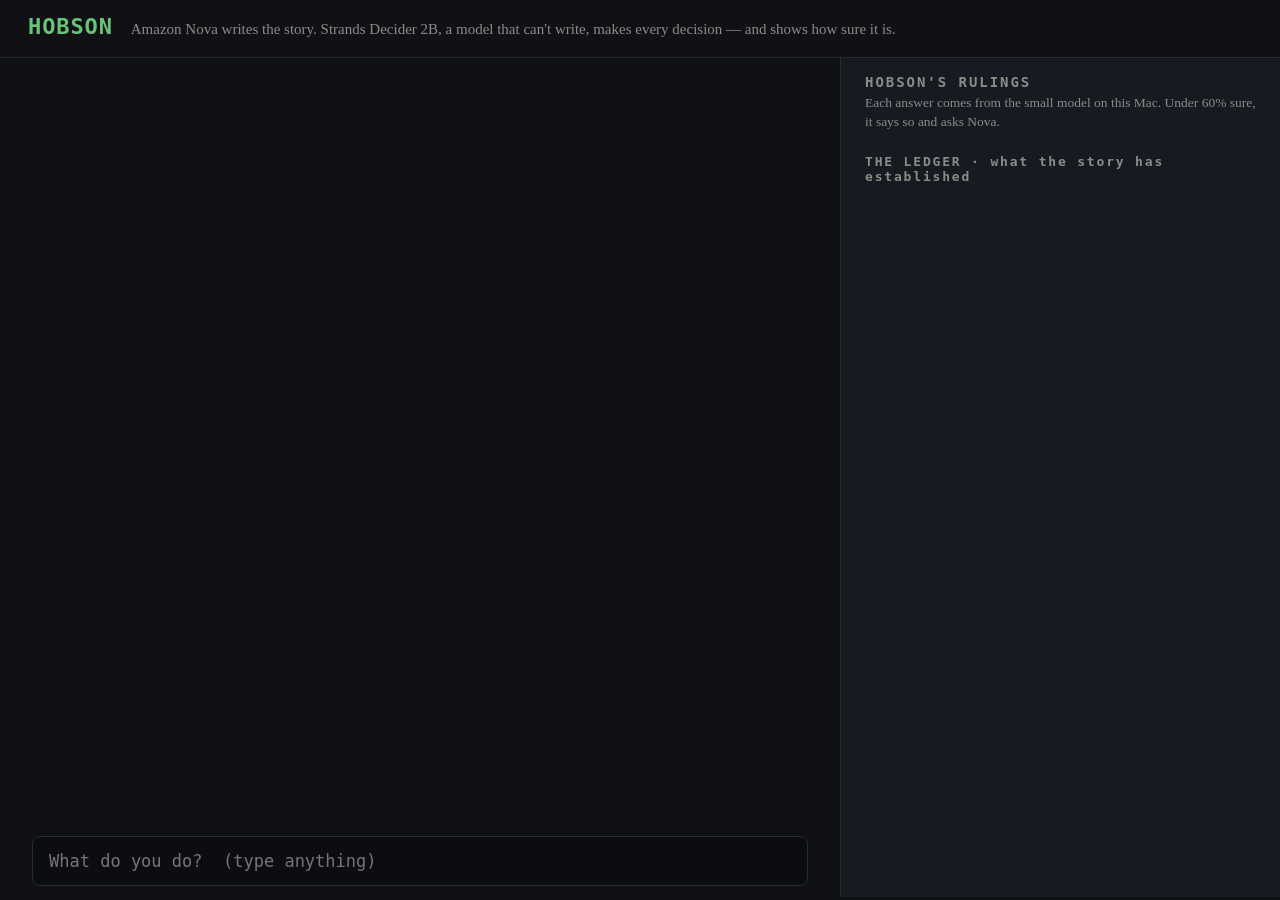
==== hobson/static/index.html @ ec95c7b9 "Web view: story left, Hobson's rulings right, same Game loop as the CLI Web games write rows under h" ====
<!doctype html>
<html lang="en">
<head>
<meta charset="utf-8">
<title>Hobson</title>
<meta name="viewport" content="width=device-width, initial-scale=1">
<link rel="icon" href="data:,">
<style>
  :root{--bg:#101114;--panel:#171a20;--ink:#e8e6df;--dim:#8a8c88;--line:#262a33;--ok:#68c478;--warn:#ecab46;--bad:#ec6e6e;--blue:#6eaaf0}
  *{box-sizing:border-box}
  body{margin:0;background:var(--bg);color:var(--ink);font-family:Georgia,"Iowan Old Style",serif;font-size:18px;line-height:1.55}
  header{display:flex;align-items:baseline;gap:18px;padding:16px 28px;border-bottom:1px solid var(--line)}
  header h1{margin:0;font:700 22px/1 ui-monospace,Menlo,monospace;color:var(--ok);letter-spacing:.04em}
  header p{margin:0;color:var(--dim);font-size:15px}
  main{display:grid;grid-template-columns:1fr 440px;gap:0;height:calc(100vh - 61px)}
  #story{overflow-y:auto;padding:24px 32px 120px}
  #story .scene{font:600 13px ui-monospace,Menlo,monospace;letter-spacing:.14em;color:var(--dim);margin:26px 0 10px}
  #story img.scene-img{width:100%;max-height:220px;object-fit:cover;border-radius:8px;margin:0 0 14px;opacity:.9}
  #story p{margin:0 0 14px}
  #story .you{color:var(--ok);font:600 17px ui-monospace,Menlo,monospace;margin:22px 0 10px}
  #story .you::before{content:"> "}
  form{position:fixed;left:0;bottom:0;width:calc(100% - 440px);padding:14px 32px;background:linear-gradient(transparent,var(--bg) 30%)}
  input{width:100%;font:17px ui-monospace,Menlo,monospace;padding:14px 16px;border-radius:8px;border:1px solid var(--line);background:#0c0d10;color:var(--ink)}
  input:focus{outline:1px solid var(--ok)}
  aside{background:var(--panel);border-left:1px solid var(--line);padding:16px 24px;overflow-y:auto}
  aside h2{margin:0 0 4px;font:700 14px ui-monospace,Menlo,monospace;letter-spacing:.14em;color:var(--dim)}
  aside .sub{color:var(--dim);font-size:13.5px;margin:0 0 10px;line-height:1.4}
  .row{border-top:1px solid var(--line);padding:7px 0;opacity:0;transform:translateY(6px);transition:opacity .35s,transform .35s}
  .row.in{opacity:1;transform:none}
  .row .q{font-size:13.5px;color:var(--dim);font-family:ui-monospace,Menlo,monospace;letter-spacing:.04em}
  .row .a{font-size:16.5px;margin:1px 0 0;line-height:1.35}
  .row .a.bad{color:var(--bad)}
  .row .note{font-size:13px;color:var(--dim);line-height:1.35}
  .bar{height:5px;background:#0c0d10;border-radius:3px;margin-top:5px;overflow:hidden}
  .bar i{display:block;height:100%;width:0;background:var(--ok);transition:width .6s ease}
  .row.unsure .bar i{background:var(--warn)}
  .row.unsure .a{color:var(--warn)}
  .row .conf{float:right;font:600 15px ui-monospace,Menlo,monospace;color:var(--ok)}
  .row.unsure .conf{color:var(--warn)}
  .row.world .conf{color:var(--blue)}
  #timing{margin-top:8px;font:14px ui-monospace,Menlo,monospace;color:var(--dim)}
  #timing b{color:var(--ink);font-weight:600}
  #ledger{margin-top:22px}
  #ledger h3{font:700 13px ui-monospace,Menlo,monospace;letter-spacing:.14em;color:var(--dim);margin:0 0 8px}
  #ledger li{font-size:14px;color:var(--dim);margin:0 0 4px}
  #ledger li.new{color:var(--ink)}
  .thinking{color:var(--dim);font-style:italic}
  details{margin-top:14px;font-size:14px;color:var(--dim)}
  details p{margin:8px 0;padding:8px;border-left:2px solid var(--line)}
  details p.picked{border-color:var(--ok);color:var(--ink)}
</style>
</head>
<body>
<header>
  <h1>HOBSON</h1>
  <p>Amazon Nova writes the story. Strands Decider 2B, a model that can't write, makes every decision — and shows how sure it is.</p>
</header>
<main>
  <section id="story"></section>
  <aside>
    <h2>HOBSON'S RULINGS</h2>
    <p class="sub">Each answer comes from the small model on this Mac. Under 60% sure, it says so and asks Nova.</p>
    <div id="rows"></div>
    <div id="timing"></div>
    <details id="drafts" hidden><summary>The two drafts Nova wrote</summary><div id="draftbox"></div></details>
    <div id="ledger"><h3>THE LEDGER · what the story has established</h3><ul id="facts"></ul></div>
  </aside>
</main>
<form id="f"><input id="action" autocomplete="off" placeholder="What do you do?  (type anything)" disabled></form>
<script>
const story=document.getElementById('story'), rows=document.getElementById('rows'), facts=document.getElementById('facts'),
      timing=document.getElementById('timing'), input=document.getElementById('action'), f=document.getElementById('f'),
      draftsEl=document.getElementById('drafts'), draftbox=document.getElementById('draftbox');
let busy=false, known=new Set();

function el(tag, cls, text){const e=document.createElement(tag); if(cls) e.className=cls; if(text!=null) e.textContent=text; return e;}
function scene(name, image){
  story.appendChild(el('div','scene',name.toUpperCase()));
  if(image){const im=el('img','scene-img'); im.src=image; story.appendChild(im);}
}
function para(t, cls){story.appendChild(el('p',cls||'',t)); story.scrollTop=story.scrollHeight;}
function ledger(list){
  facts.innerHTML=''; list.forEach(x=>{const li=el('li', known.has(x)?'':'new', x); facts.appendChild(li);});
  list.forEach(x=>known.add(x));
}
function pct(c){return c==null?'':Math.round(c*100)+'%';}
async function renderRows(list){
  rows.innerHTML='';
  for(const r of list){
    const d=el('div','row'+(r.unsure?' unsure':'')+(r.via==='world'?' world':''));
    const nova=r.via==='nova';   // Decider was unsure and Nova Lite re-made this one
    const conf=el('span','conf', r.unsure?`not sure · ${pct(r.confidence)}`:pct(r.confidence));
    d.appendChild(conf);
    d.appendChild(el('div','q',r.label));
    const a=el('div','a'+(/^No\b/.test(r.answer)?' bad':''), nova?`${r.answer} (Nova answered)`:r.answer);
    d.appendChild(a);
    if(r.note) d.appendChild(el('div','note',r.note));
    if(r.confidence!=null){const b=el('div','bar'); const i=el('i'); b.appendChild(i); d.appendChild(b);
      requestAnimationFrame(()=>setTimeout(()=>{i.style.width=Math.round(r.confidence*100)+'%';},60));}
    rows.appendChild(d);
    await new Promise(res=>setTimeout(res,30)); d.classList.add('in');
    await new Promise(res=>setTimeout(res,380));
  }
}
async function post(url, body){const r=await fetch(url,{method:'POST',headers:{'Content-Type':'application/json'},body:JSON.stringify(body)}); return r.json();}

async function start(){
  const q=new URLSearchParams(location.search);
  const s=await post('/start',{seed:+(q.get('seed')||7), referee:q.get('referee')||'decider'});
  scene(s.scene, s.image); para(s.opening); ledger(s.ledger); input.disabled=false; input.focus();
}
f.addEventListener('submit', async e=>{
  e.preventDefault(); if(busy) return; const action=input.value.trim(); if(!action) return;
  busy=true; input.value=''; input.disabled=true;
  para(action,'you'); const th=el('p','thinking','Hobson is deciding…'); story.appendChild(th); story.scrollTop=story.scrollHeight;
  rows.innerHTML=''; timing.textContent=''; draftsEl.hidden=true;
  try{
    const t=await post('/turn',{action});
    th.remove();
    await renderRows(t.rows);
    timing.innerHTML=`Decider <b>${(t.timing.decider_ms/1000).toFixed(1)} s</b> on this Mac &nbsp;·&nbsp; Nova <b>${(t.timing.nova_ms/1000).toFixed(1)} s</b> on Bedrock`;
    para(t.paragraph);
    if(t.drafts && t.drafts.A){ draftbox.innerHTML=''; for(const k of ['A','B']){const p=el('p',k===t.picked?'picked':'',`Draft ${k}: ${t.drafts[k]}`); draftbox.appendChild(p);} draftsEl.hidden=false; }
    if(t.opening){ scene(t.scene, t.image); para(t.opening); }
    ledger(t.ledger);
    if(t.ends){ para('THE END','scene'); return; }
  }catch(err){ th.textContent='Something went wrong: '+err; }
  busy=false; input.disabled=false; input.focus();
});
start();
</script>
</body>
</html>
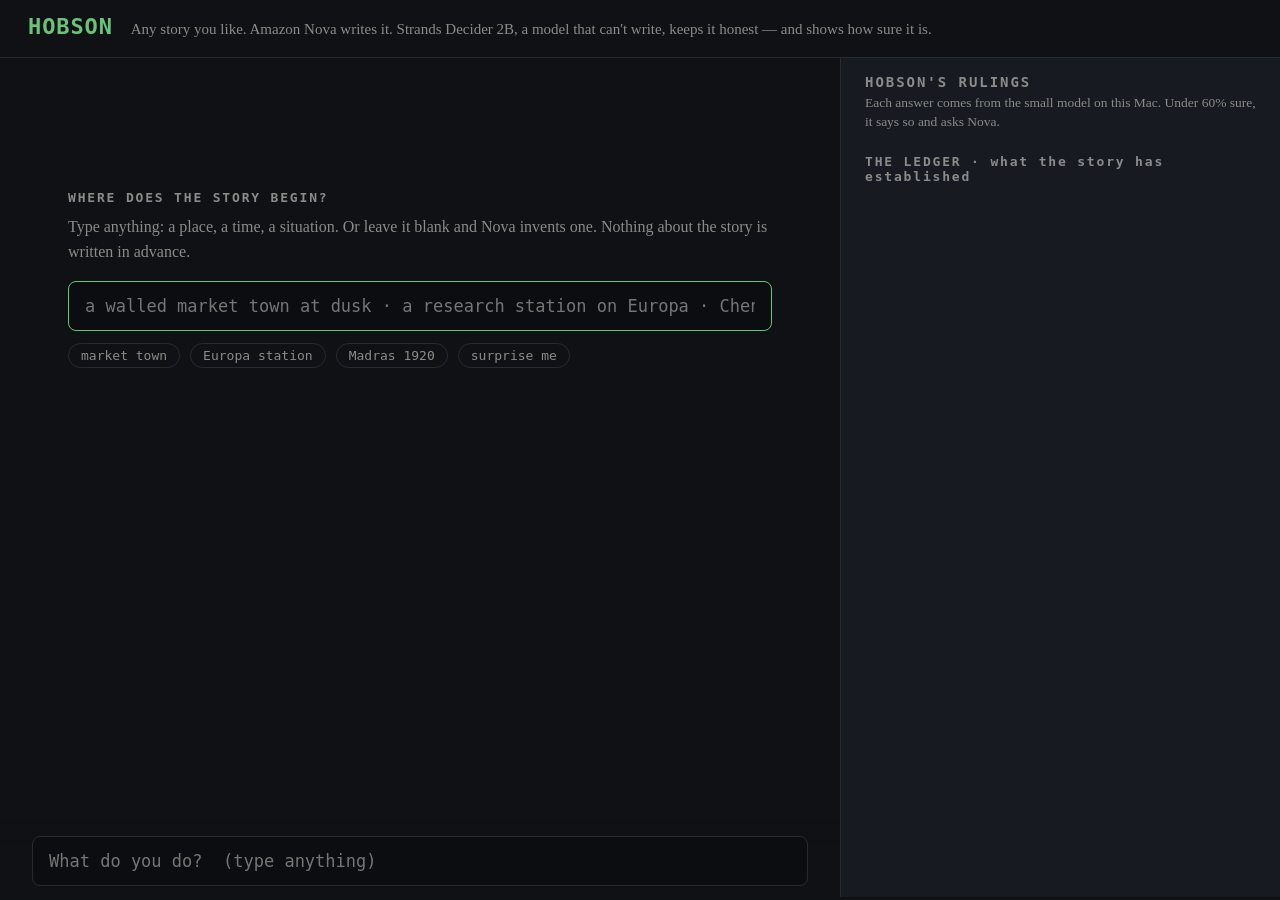
==== commit b17a601c: "Generated worlds: Nova invents the setting, Decider guards the ledger The world, scenes and candidat" ====
--- a/hobson/static/index.html
+++ b/hobson/static/index.html
@@ -17,9 +17,17 @@
   #story .scene{font:600 13px ui-monospace,Menlo,monospace;letter-spacing:.14em;color:var(--dim);margin:26px 0 10px}
   #story img.scene-img{width:100%;max-height:220px;object-fit:cover;border-radius:8px;margin:0 0 14px;opacity:.9}
   #story p{margin:0 0 14px}
+  #premise{max-width:720px;margin:12vh auto 0;padding:0 8px}
+  #premise h2{font:600 13px ui-monospace,Menlo,monospace;letter-spacing:.14em;color:var(--dim);margin:0 0 10px}
+  #premise p{color:var(--dim);font-size:16px;margin:0 0 16px}
+  #premise input{width:100%;background:#0c0d10;color:var(--ink);border:1px solid var(--ok);border-radius:8px;padding:14px 16px;font:17px ui-monospace,Menlo,monospace;outline:none}
+  #premise .hint{display:flex;gap:10px;flex-wrap:wrap;margin-top:12px}
+  #premise .hint button{background:transparent;border:1px solid var(--line);color:var(--dim);border-radius:14px;padding:4px 12px;font:13px ui-monospace,Menlo,monospace;cursor:pointer}
+  #premise .hint button:hover{border-color:var(--ok);color:var(--ink)}
+  #story .title{color:var(--dim);font-size:15px;margin:0 0 4px}
   #story .you{color:var(--ok);font:600 17px ui-monospace,Menlo,monospace;margin:22px 0 10px}
   #story .you::before{content:"> "}
-  form{position:fixed;left:0;bottom:0;width:calc(100% - 440px);padding:14px 32px;background:linear-gradient(transparent,var(--bg) 30%)}
+  form#f{position:fixed;left:0;bottom:0;width:calc(100% - 440px);padding:14px 32px;background:linear-gradient(transparent,var(--bg) 30%)}
   input{width:100%;font:17px ui-monospace,Menlo,monospace;padding:14px 16px;border-radius:8px;border:1px solid var(--line);background:#0c0d10;color:var(--ink)}
   input:focus{outline:1px solid var(--ok)}
   aside{background:var(--panel);border-left:1px solid var(--line);padding:16px 24px;overflow-y:auto}
@@ -49,14 +57,27 @@
   details p{margin:8px 0;padding:8px;border-left:2px solid var(--line)}
   details p.picked{border-color:var(--ok);color:var(--ink)}
 </style>
+<link rel="stylesheet" href="/static/visuals.css">
 </head>
 <body>
 <header>
   <h1>HOBSON</h1>
-  <p>Amazon Nova writes the story. Strands Decider 2B, a model that can't write, makes every decision — and shows how sure it is.</p>
+  <p>Any story you like. Amazon Nova writes it. Strands Decider 2B, a model that can't write, keeps it honest — and shows how sure it is.</p>
 </header>
 <main>
-  <section id="story"></section>
+  <section id="story">
+    <div id="premise">
+      <h2>WHERE DOES THE STORY BEGIN?</h2>
+      <p>Type anything: a place, a time, a situation. Or leave it blank and Nova invents one. Nothing about the story is written in advance.</p>
+      <form id="pf"><input id="premise-input" autocomplete="off" placeholder="a walled market town at dusk · a research station on Europa · Chennai, 1920 · press Enter"></form>
+      <div class="hint">
+        <button type="button" data-p="a walled market town at dusk; I arrive on foot with a cloak and three copper coins">market town</button>
+        <button type="button" data-p="a research station on Europa, two days after the supply ship failed to arrive">Europa station</button>
+        <button type="button" data-p="Madras, 1920, the docks at night; I am a clerk carrying a sealed letter">Madras 1920</button>
+        <button type="button" data-p="">surprise me</button>
+      </div>
+    </div>
+  </section>
   <aside>
     <h2>HOBSON'S RULINGS</h2>
     <p class="sub">Each answer comes from the small model on this Mac. Under 60% sure, it says so and asks Nova.</p>
@@ -104,11 +125,19 @@
 }
 async function post(url, body){const r=await fetch(url,{method:'POST',headers:{'Content-Type':'application/json'},body:JSON.stringify(body)}); return r.json();}
 
-async function start(){
+async function start(premise){
   const q=new URLSearchParams(location.search);
-  const s=await post('/start',{seed:+(q.get('seed')||7), referee:q.get('referee')||'decider'});
+  const box=document.getElementById('premise'); if(box) box.remove();
+  const th=el('p','thinking', premise ? 'Nova is building the world…' : 'Nova is inventing a world…'); story.appendChild(th);
+  const s=await post('/start',{seed:+(q.get('seed')||7), referee:q.get('referee')||'decider', premise: premise||''});
+  th.remove();
+  story.appendChild(el('p','title', `${s.title} — ${s.premise}`));
   scene(s.scene, s.image); para(s.opening); ledger(s.ledger); input.disabled=false; input.focus();
 }
+const pf=document.getElementById('pf'), pin=document.getElementById('premise-input');
+pf.addEventListener('submit', e=>{e.preventDefault(); start(pin.value.trim());});
+document.querySelectorAll('#premise .hint button').forEach(b=>b.addEventListener('click', ()=>start(b.dataset.p)));
+pin.focus();
 f.addEventListener('submit', async e=>{
   e.preventDefault(); if(busy) return; const action=input.value.trim(); if(!action) return;
   busy=true; input.value=''; input.disabled=true;
@@ -124,10 +153,11 @@
     if(t.opening){ scene(t.scene, t.image); para(t.opening); }
     ledger(t.ledger);
     if(t.ends){ para('THE END','scene'); return; }
-  }catch(err){ th.textContent='Something went wrong: '+err; }
+  }catch(err){ th.textContent='Something went wrong: '+(err&&err.message||err); if(!th.isConnected) story.appendChild(th); }
   busy=false; input.disabled=false; input.focus();
 });
-start();
+{const q=new URLSearchParams(location.search); if(q.has('premise')) start(q.get('premise'));}
 </script>
+<script src="/static/visuals.js"></script>
 </body>
 </html>
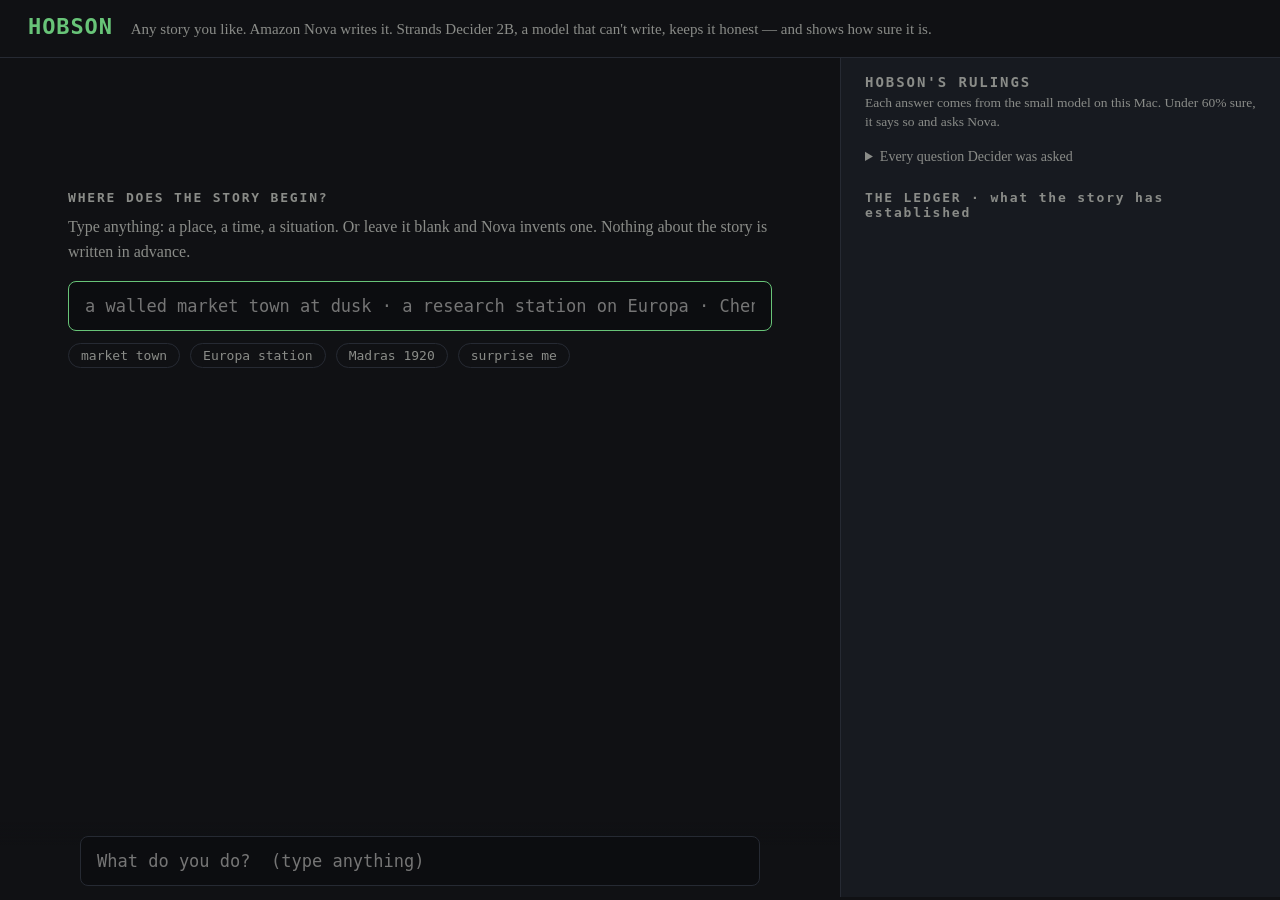
==== commit 3f8abb95: "Every story draws its own scenes, and the panel shows the verdict first Three changes.  Visuals: sev" ====
--- a/hobson/static/index.html
+++ b/hobson/static/index.html
@@ -13,9 +13,21 @@
   header h1{margin:0;font:700 22px/1 ui-monospace,Menlo,monospace;color:var(--ok);letter-spacing:.04em}
   header p{margin:0;color:var(--dim);font-size:15px}
   main{display:grid;grid-template-columns:1fr 440px;gap:0;height:calc(100vh - 61px)}
-  #story{overflow-y:auto;padding:24px 32px 120px}
+  #story{overflow-y:auto;padding:24px 32px 130px}
+  #story>*{max-width:680px;margin-left:auto;margin-right:auto}
+  #story .turn{max-width:680px;margin:0 auto;border-top:1px solid var(--line);padding-top:18px;margin-top:22px}
   #story .scene{font:600 13px ui-monospace,Menlo,monospace;letter-spacing:.14em;color:var(--dim);margin:26px 0 10px}
-  #story img.scene-img{width:100%;max-height:220px;object-fit:cover;border-radius:8px;margin:0 0 14px;opacity:.9}
+  #story img.scene-img{display:block;width:100%;border-radius:10px;opacity:0;animation:fade-in .7s ease forwards}
+  #story .scene-slot{position:relative;width:100%;aspect-ratio:16/9;max-height:250px;overflow:hidden;border-radius:10px;
+    margin:0 0 16px;background:#0c0d10;border:1px solid var(--line)}
+  #story .scene-slot.ready{border-color:transparent;background:none;height:auto;max-height:250px}
+  #story .scene-slot.ready img{max-height:250px;object-fit:cover}
+  #story .scene-wait{position:absolute;inset:0;display:grid;place-items:center;color:var(--dim);
+    font:12px ui-monospace,Menlo,monospace;letter-spacing:.06em}
+  #story .scene-wait::after{content:'';position:absolute;inset:0;
+    background:linear-gradient(90deg,transparent,rgba(255,255,255,.035),transparent);animation:sweep 1.5s linear infinite}
+  @keyframes sweep{from{transform:translateX(-100%)}to{transform:translateX(100%)}}
+  @keyframes fade-in{to{opacity:1}}
   #story p{margin:0 0 14px}
   #premise{max-width:720px;margin:12vh auto 0;padding:0 8px}
   #premise h2{font:600 13px ui-monospace,Menlo,monospace;letter-spacing:.14em;color:var(--dim);margin:0 0 10px}
@@ -28,9 +40,11 @@
   #story .you{color:var(--ok);font:600 17px ui-monospace,Menlo,monospace;margin:22px 0 10px}
   #story .you::before{content:"> "}
   form#f{position:fixed;left:0;bottom:0;width:calc(100% - 440px);padding:14px 32px;background:linear-gradient(transparent,var(--bg) 30%)}
+  form#f input{max-width:680px;margin:0 auto;display:block}
   input{width:100%;font:17px ui-monospace,Menlo,monospace;padding:14px 16px;border-radius:8px;border:1px solid var(--line);background:#0c0d10;color:var(--ink)}
   input:focus{outline:1px solid var(--ok)}
   aside{background:var(--panel);border-left:1px solid var(--line);padding:16px 24px;overflow-y:auto}
+  aside h2,aside .sub{max-width:none}
   aside h2{margin:0 0 4px;font:700 14px ui-monospace,Menlo,monospace;letter-spacing:.14em;color:var(--dim)}
   aside .sub{color:var(--dim);font-size:13.5px;margin:0 0 10px;line-height:1.4}
   .row{border-top:1px solid var(--line);padding:7px 0;opacity:0;transform:translateY(6px);transition:opacity .35s,transform .35s}
@@ -81,10 +95,13 @@
   <aside>
     <h2>HOBSON'S RULINGS</h2>
     <p class="sub">Each answer comes from the small model on this Mac. Under 60% sure, it says so and asks Nova.</p>
-    <div id="rows"></div>
+    <div id="hv-verdict"></div>
+    <div id="hv-claims"></div>
+    <details id="log"><summary>Every question Decider was asked</summary><div id="rows"></div></details>
     <div id="timing"></div>
     <details id="drafts" hidden><summary>The two drafts Nova wrote</summary><div id="draftbox"></div></details>
     <div id="ledger"><h3>THE LEDGER · what the story has established</h3><ul id="facts"></ul></div>
+    <div id="hv-timeline"></div>
   </aside>
 </main>
 <form id="f"><input id="action" autocomplete="off" placeholder="What do you do?  (type anything)" disabled></form>
@@ -97,7 +114,15 @@
 function el(tag, cls, text){const e=document.createElement(tag); if(cls) e.className=cls; if(text!=null) e.textContent=text; return e;}
 function scene(name, image){
   story.appendChild(el('div','scene',name.toUpperCase()));
-  if(image){const im=el('img','scene-img'); im.src=image; story.appendChild(im);}
+  if(!image) return;
+  // Nova Canvas draws the scene on first request, so hold the space and fade it in.
+  const slot=el('div','scene-slot');
+  slot.appendChild(el('div','scene-wait','Nova Canvas is drawing this place…'));
+  story.appendChild(slot);
+  const im=el('img','scene-img');
+  im.onload=()=>{slot.innerHTML=''; slot.appendChild(im); slot.classList.add('ready'); story.scrollTop=story.scrollHeight;};
+  im.onerror=()=>slot.remove();
+  im.src=image;
 }
 function para(t, cls){story.appendChild(el('p',cls||'',t)); story.scrollTop=story.scrollHeight;}
 function ledger(list){
@@ -133,6 +158,7 @@
   th.remove();
   story.appendChild(el('p','title', `${s.title} — ${s.premise}`));
   scene(s.scene, s.image); para(s.opening); ledger(s.ledger); input.disabled=false; input.focus();
+  document.dispatchEvent(new CustomEvent('hobson:start',{detail:s}));
 }
 const pf=document.getElementById('pf'), pin=document.getElementById('premise-input');
 pf.addEventListener('submit', e=>{e.preventDefault(); start(pin.value.trim());});
@@ -141,11 +167,13 @@
 f.addEventListener('submit', async e=>{
   e.preventDefault(); if(busy) return; const action=input.value.trim(); if(!action) return;
   busy=true; input.value=''; input.disabled=true;
+  story.appendChild(el('div','turn'));
   para(action,'you'); const th=el('p','thinking','Hobson is deciding…'); story.appendChild(th); story.scrollTop=story.scrollHeight;
   rows.innerHTML=''; timing.textContent=''; draftsEl.hidden=true;
   try{
     const t=await post('/turn',{action});
     th.remove();
+    document.dispatchEvent(new CustomEvent('hobson:turn',{detail:t}));
     await renderRows(t.rows);
     timing.innerHTML=`Decider <b>${(t.timing.decider_ms/1000).toFixed(1)} s</b> on this Mac &nbsp;·&nbsp; Nova <b>${(t.timing.nova_ms/1000).toFixed(1)} s</b> on Bedrock`;
     para(t.paragraph);
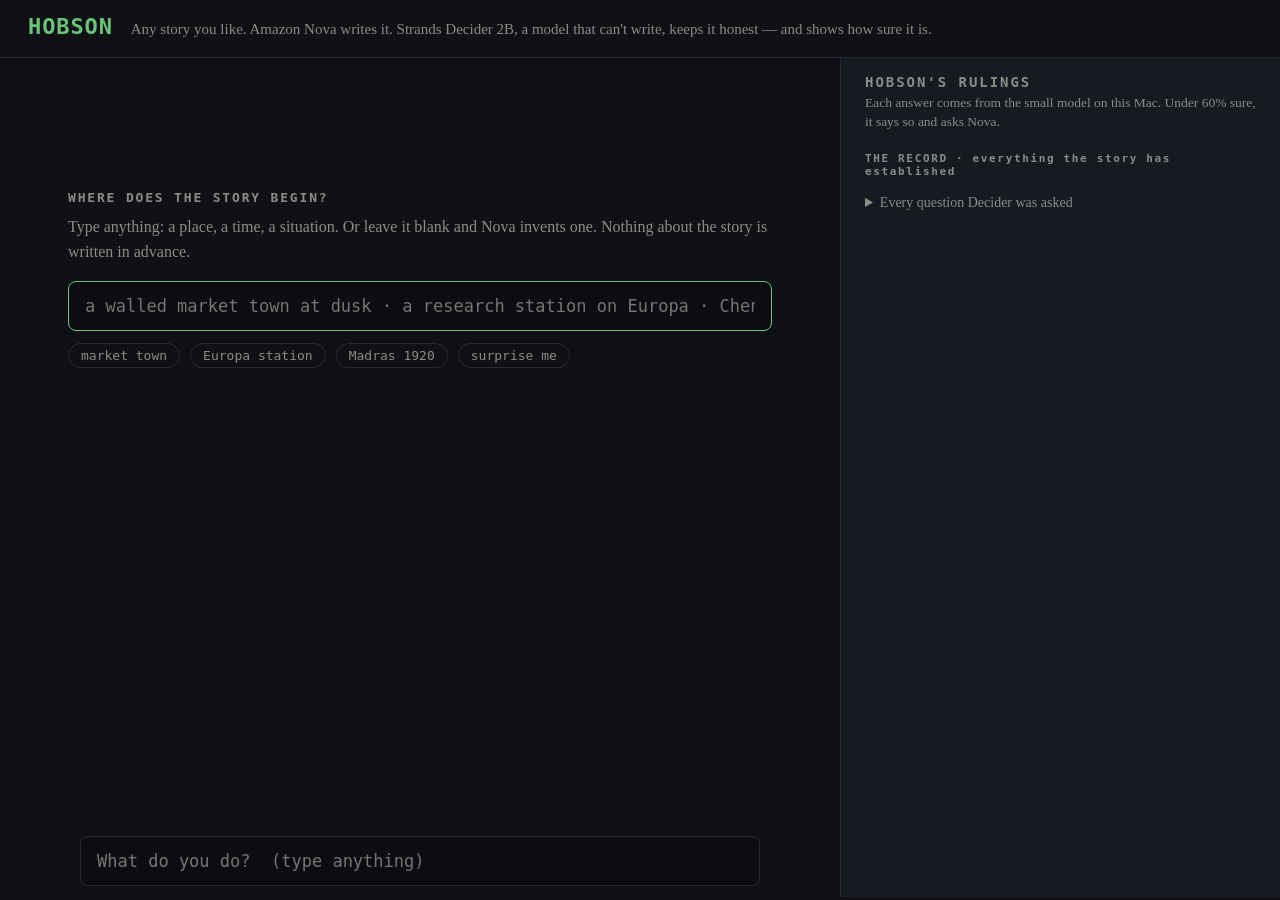
==== commit b26c0017: "No scene pictures; the panel shows the check instead Amazon's Nova Canvas reached end of life on 30 " ====
--- a/hobson/static/index.html
+++ b/hobson/static/index.html
@@ -17,17 +17,6 @@
   #story>*{max-width:680px;margin-left:auto;margin-right:auto}
   #story .turn{max-width:680px;margin:0 auto;border-top:1px solid var(--line);padding-top:18px;margin-top:22px}
   #story .scene{font:600 13px ui-monospace,Menlo,monospace;letter-spacing:.14em;color:var(--dim);margin:26px 0 10px}
-  #story img.scene-img{display:block;width:100%;border-radius:10px;opacity:0;animation:fade-in .7s ease forwards}
-  #story .scene-slot{position:relative;width:100%;aspect-ratio:16/9;max-height:250px;overflow:hidden;border-radius:10px;
-    margin:0 0 16px;background:#0c0d10;border:1px solid var(--line)}
-  #story .scene-slot.ready{border-color:transparent;background:none;height:auto;max-height:250px}
-  #story .scene-slot.ready img{max-height:250px;object-fit:cover}
-  #story .scene-wait{position:absolute;inset:0;display:grid;place-items:center;color:var(--dim);
-    font:12px ui-monospace,Menlo,monospace;letter-spacing:.06em}
-  #story .scene-wait::after{content:'';position:absolute;inset:0;
-    background:linear-gradient(90deg,transparent,rgba(255,255,255,.035),transparent);animation:sweep 1.5s linear infinite}
-  @keyframes sweep{from{transform:translateX(-100%)}to{transform:translateX(100%)}}
-  @keyframes fade-in{to{opacity:1}}
   #story p{margin:0 0 14px}
   #premise{max-width:720px;margin:12vh auto 0;padding:0 8px}
   #premise h2{font:600 13px ui-monospace,Menlo,monospace;letter-spacing:.14em;color:var(--dim);margin:0 0 10px}
@@ -62,10 +51,17 @@
   .row.world .conf{color:var(--blue)}
   #timing{margin-top:8px;font:14px ui-monospace,Menlo,monospace;color:var(--dim)}
   #timing b{color:var(--ink);font-weight:600}
-  #ledger{margin-top:22px}
-  #ledger h3{font:700 13px ui-monospace,Menlo,monospace;letter-spacing:.14em;color:var(--dim);margin:0 0 8px}
-  #ledger li{font-size:14px;color:var(--dim);margin:0 0 4px}
+  #ledger{margin-top:20px}
+  #ledger h3{font:700 11px ui-monospace,Menlo,monospace;letter-spacing:.15em;color:var(--dim);margin:0 0 9px;
+    display:flex;justify-content:space-between;align-items:baseline;gap:10px}
+  #ledger h3 em{font-style:normal;color:var(--ok);font-size:12px}
+  #ledger ul{margin:0;padding:0;list-style:none;border-left:2px solid var(--line)}
+  #ledger li{font-size:13.5px;color:var(--dim);margin:0;padding:5px 0 5px 12px;line-height:1.35;position:relative}
+  #ledger li+li{border-top:1px solid #1b1e26}
   #ledger li.new{color:var(--ink)}
+  #ledger li.new::before{content:"";position:absolute;left:-2px;top:0;bottom:0;width:2px;background:var(--ok)}
+  #ledger.sealed{animation:seal .9s ease}
+  @keyframes seal{0%{box-shadow:0 0 0 0 rgba(236,110,110,.5)}100%{box-shadow:0 0 0 14px rgba(236,110,110,0)}}
   .thinking{color:var(--dim);font-style:italic}
   details{margin-top:14px;font-size:14px;color:var(--dim)}
   details p{margin:8px 0;padding:8px;border-left:2px solid var(--line)}
@@ -97,11 +93,11 @@
     <p class="sub">Each answer comes from the small model on this Mac. Under 60% sure, it says so and asks Nova.</p>
     <div id="hv-verdict"></div>
     <div id="hv-claims"></div>
+    <div id="ledger"><h3>THE RECORD · everything the story has established</h3><ul id="facts"></ul></div>
+    <div id="hv-timeline"></div>
     <details id="log"><summary>Every question Decider was asked</summary><div id="rows"></div></details>
     <div id="timing"></div>
     <details id="drafts" hidden><summary>The two drafts Nova wrote</summary><div id="draftbox"></div></details>
-    <div id="ledger"><h3>THE LEDGER · what the story has established</h3><ul id="facts"></ul></div>
-    <div id="hv-timeline"></div>
   </aside>
 </main>
 <form id="f"><input id="action" autocomplete="off" placeholder="What do you do?  (type anything)" disabled></form>
@@ -112,22 +108,13 @@
 let busy=false, known=new Set();
 
 function el(tag, cls, text){const e=document.createElement(tag); if(cls) e.className=cls; if(text!=null) e.textContent=text; return e;}
-function scene(name, image){
-  story.appendChild(el('div','scene',name.toUpperCase()));
-  if(!image) return;
-  // Nova Canvas draws the scene on first request, so hold the space and fade it in.
-  const slot=el('div','scene-slot');
-  slot.appendChild(el('div','scene-wait','Nova Canvas is drawing this place…'));
-  story.appendChild(slot);
-  const im=el('img','scene-img');
-  im.onload=()=>{slot.innerHTML=''; slot.appendChild(im); slot.classList.add('ready'); story.scrollTop=story.scrollHeight;};
-  im.onerror=()=>slot.remove();
-  im.src=image;
-}
+function scene(name){ story.appendChild(el('div','scene',name.toUpperCase())); }
 function para(t, cls){story.appendChild(el('p',cls||'',t)); story.scrollTop=story.scrollHeight;}
 function ledger(list){
   facts.innerHTML=''; list.forEach(x=>{const li=el('li', known.has(x)?'':'new', x); facts.appendChild(li);});
   list.forEach(x=>known.add(x));
+  const h=document.querySelector('#ledger h3');
+  if(h){ let c=h.querySelector('em'); if(!c){c=el('em'); h.appendChild(c);} c.textContent=list.length+' facts'; }
 }
 function pct(c){return c==null?'':Math.round(c*100)+'%';}
 async function renderRows(list){
@@ -157,7 +144,7 @@
   const s=await post('/start',{seed:+(q.get('seed')||7), referee:q.get('referee')||'decider', premise: premise||''});
   th.remove();
   story.appendChild(el('p','title', `${s.title} — ${s.premise}`));
-  scene(s.scene, s.image); para(s.opening); ledger(s.ledger); input.disabled=false; input.focus();
+  scene(s.scene); para(s.opening); ledger(s.ledger); input.disabled=false; input.focus();
   document.dispatchEvent(new CustomEvent('hobson:start',{detail:s}));
 }
 const pf=document.getElementById('pf'), pin=document.getElementById('premise-input');
@@ -178,7 +165,7 @@
     timing.innerHTML=`Decider <b>${(t.timing.decider_ms/1000).toFixed(1)} s</b> on this Mac &nbsp;·&nbsp; Nova <b>${(t.timing.nova_ms/1000).toFixed(1)} s</b> on Bedrock`;
     para(t.paragraph);
     if(t.drafts && t.drafts.A){ draftbox.innerHTML=''; for(const k of ['A','B']){const p=el('p',k===t.picked?'picked':'',`Draft ${k}: ${t.drafts[k]}`); draftbox.appendChild(p);} draftsEl.hidden=false; }
-    if(t.opening){ scene(t.scene, t.image); para(t.opening); }
+    if(t.opening){ scene(t.scene); para(t.opening); }
     ledger(t.ledger);
     if(t.ends){ para('THE END','scene'); return; }
   }catch(err){ th.textContent='Something went wrong: '+(err&&err.message||err); if(!th.isConnected) story.appendChild(th); }
